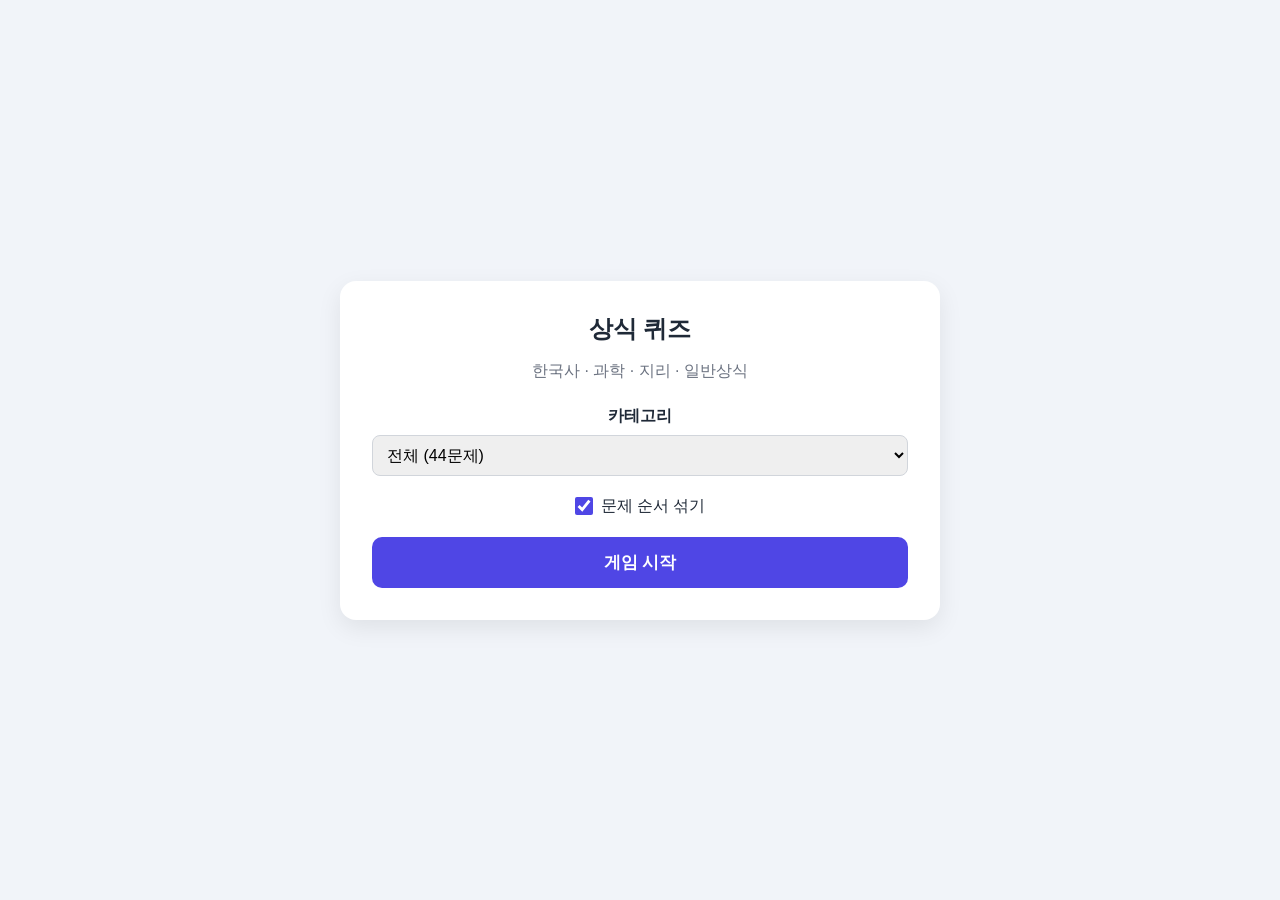
==== index.html @ 25f6e05b "상식 퀴즈 웹 게임 초기 커밋 - 루트: 상식 퀴즈 (카테고리 선택, 난이도 배지, 문제 순서 섞기, 44문제) - Study-03-basic: 참고용 퀴즈 게임 버전 (모달 피드" ====
<!-- Created: 2026-09-26 21:46 -->
<!DOCTYPE html>
<html lang="ko">
<head>
  <meta charset="UTF-8">
  <meta name="viewport" content="width=device-width, initial-scale=1.0">
  <title>상식 퀴즈</title>
  <link rel="stylesheet" href="style.css">
</head>
<body>
  <main class="container">
    <!-- 시작 화면 -->
    <section id="start-screen" class="screen active">
      <h1>상식 퀴즈</h1>
      <p class="subtitle">한국사 · 과학 · 지리 · 일반상식</p>
      <label for="category-select">카테고리</label>
      <select id="category-select"></select>
      <label class="checkbox">
        <input type="checkbox" id="shuffle-check" checked>
        문제 순서 섞기
      </label>
      <button id="start-btn" class="primary">게임 시작</button>
    </section>

    <!-- 퀴즈 화면 -->
    <section id="quiz-screen" class="screen">
      <div class="quiz-header">
        <span id="progress-text"></span>
        <span id="score-text"></span>
      </div>
      <div class="progress-bar"><div id="progress-fill"></div></div>
      <div class="badges">
        <span id="question-category" class="badge"></span>
        <span id="question-difficulty" class="badge difficulty"></span>
      </div>
      <h2 id="question-text"></h2>
      <div id="options"></div>
      <div id="feedback" class="feedback hidden">
        <p id="feedback-title"></p>
        <p id="feedback-explanation"></p>
      </div>
      <button id="next-btn" class="primary hidden">다음 문제</button>
    </section>

    <!-- 결과 화면 -->
    <section id="result-screen" class="screen">
      <h1>게임 종료</h1>
      <p id="result-score" class="result-score"></p>
      <p id="result-detail"></p>
      <button id="restart-btn" class="primary">처음으로</button>
    </section>
  </main>

  <script src="questions.js"></script>
  <script src="app.js"></script>
</body>
</html>
---- style.css ----
/* Created: 2026-09-26 21:46 */
* { box-sizing: border-box; }

body {
  margin: 0;
  min-height: 100vh;
  display: flex;
  align-items: center;
  justify-content: center;
  background: #f1f4f9;
  font-family: "Malgun Gothic", "Apple SD Gothic Neo", sans-serif;
  color: #1f2937;
}

.container {
  width: 100%;
  max-width: 600px;
  margin: 16px;
  padding: 32px;
  background: #fff;
  border-radius: 16px;
  box-shadow: 0 8px 24px rgba(0, 0, 0, 0.08);
}

.screen { display: none; }
.screen.active { display: block; }
.hidden { display: none !important; }

#start-screen, #result-screen { text-align: center; }
h1 { margin: 0 0 8px; }
.subtitle { color: #6b7280; margin-bottom: 24px; }

label { display: block; margin-bottom: 8px; font-weight: bold; }
select {
  width: 100%;
  padding: 10px;
  font-size: 16px;
  border: 1px solid #d1d5db;
  border-radius: 8px;
  margin-bottom: 20px;
}

label.checkbox {
  display: flex;
  align-items: center;
  justify-content: center;
  gap: 8px;
  font-weight: normal;
  margin-bottom: 20px;
  cursor: pointer;
}
label.checkbox input { width: 18px; height: 18px; margin: 0; cursor: pointer; accent-color: #4f46e5; }

button.primary {
  width: 100%;
  padding: 14px;
  font-size: 17px;
  font-weight: bold;
  color: #fff;
  background: #4f46e5;
  border: none;
  border-radius: 10px;
  cursor: pointer;
}
button.primary:hover { background: #4338ca; }

.quiz-header {
  display: flex;
  justify-content: space-between;
  font-weight: bold;
  margin-bottom: 8px;
}
.progress-bar {
  height: 8px;
  background: #e5e7eb;
  border-radius: 4px;
  overflow: hidden;
  margin-bottom: 20px;
}
#progress-fill {
  height: 100%;
  width: 0;
  background: #4f46e5;
  transition: width 0.3s;
}

.badges { display: flex; gap: 8px; }
.badge {
  padding: 4px 10px;
  font-size: 13px;
  border-radius: 999px;
  background: #e0e7ff;
  color: #3730a3;
}
.difficulty.easy { background: #dcfce7; color: #166534; }
.difficulty.medium { background: #fef9c3; color: #854d0e; }
.difficulty.hard { background: #fee2e2; color: #991b1b; }

#question-text { margin: 16px 0 20px; line-height: 1.4; }

#options { display: grid; gap: 10px; margin-bottom: 16px; }
.option {
  padding: 14px;
  font-size: 16px;
  text-align: left;
  background: #f9fafb;
  border: 2px solid #e5e7eb;
  border-radius: 10px;
  cursor: pointer;
}
.option:hover:not(:disabled) { border-color: #4f46e5; }
.option:disabled { cursor: default; }
.option.correct { background: #dcfce7; border-color: #16a34a; }
.option.wrong { background: #fee2e2; border-color: #dc2626; }

.feedback {
  padding: 14px;
  border-radius: 10px;
  margin-bottom: 16px;
}
.feedback p { margin: 0; }
.feedback p + p { margin-top: 6px; color: #374151; }
#feedback-title { font-weight: bold; }
.feedback.correct { background: #f0fdf4; }
.feedback.correct #feedback-title { color: #15803d; }
.feedback.wrong { background: #fef2f2; }
.feedback.wrong #feedback-title { color: #b91c1c; }

.result-score {
  font-size: 48px;
  font-weight: bold;
  color: #4f46e5;
  margin: 16px 0 8px;
}
#result-detail { color: #4b5563; margin-bottom: 24px; }
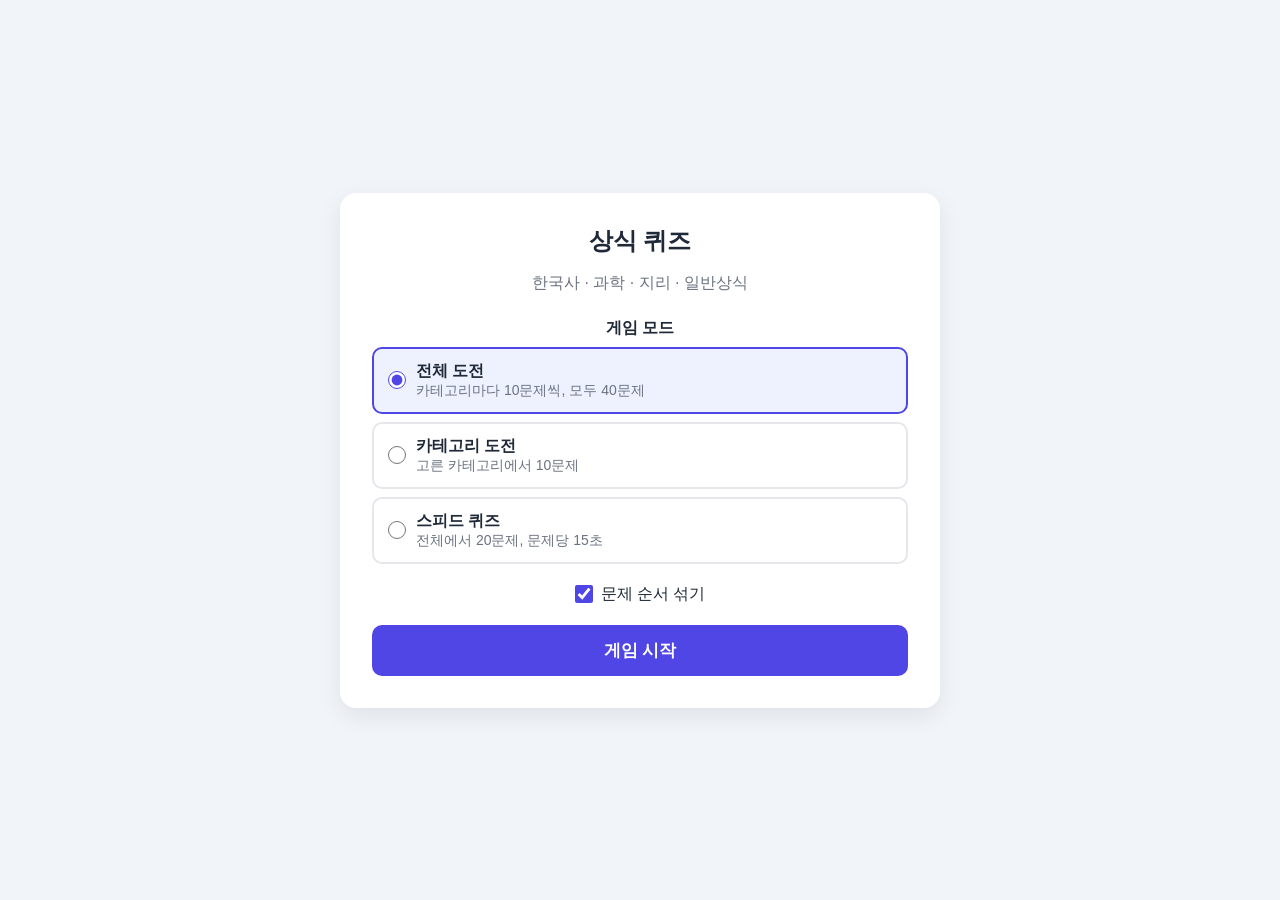
==== commit 77ec9d7d: "2단계: 게임 모드, 보너스 점수, 힌트, 일시정지, 결과 분석 추가 - 게임 모드 3가지: 전체 도전(40), 카테고리 도전(10), 스피드 퀴즈(20, 문제당 15초) - sc" ====
--- a/index.html
+++ b/index.html
@@ -13,8 +13,15 @@
     <section id="start-screen" class="screen active">
       <h1>상식 퀴즈</h1>
       <p class="subtitle">한국사 · 과학 · 지리 · 일반상식</p>
-      <label for="category-select">카테고리</label>
-      <select id="category-select"></select>
+
+      <p class="field-label">게임 모드</p>
+      <div id="mode-list" class="mode-list"></div>
+
+      <div id="category-field" class="hidden">
+        <label for="category-select">카테고리</label>
+        <select id="category-select"></select>
+      </div>
+
       <label class="checkbox">
         <input type="checkbox" id="shuffle-check" checked>
         문제 순서 섞기
@@ -26,32 +33,62 @@
     <section id="quiz-screen" class="screen">
       <div class="quiz-header">
         <span id="progress-text"></span>
+        <span id="timer-text" class="timer"></span>
         <span id="score-text"></span>
       </div>
       <div class="progress-bar"><div id="progress-fill"></div></div>
-      <div class="badges">
-        <span id="question-category" class="badge"></span>
-        <span id="question-difficulty" class="badge difficulty"></span>
+      <div id="time-bar" class="time-bar hidden"><div id="time-fill"></div></div>
+
+      <div class="quiz-toolbar">
+        <div class="badges">
+          <span id="question-category" class="badge"></span>
+          <span id="question-difficulty" class="badge difficulty"></span>
+          <span id="combo-badge" class="badge combo hidden"></span>
+        </div>
+        <div class="tools">
+          <button id="hint-btn" class="tool" title="오답 2개 제거 (H)"></button>
+          <button id="pause-btn" class="tool" title="일시정지 (P)">일시정지</button>
+        </div>
       </div>
+
       <h2 id="question-text"></h2>
       <div id="options"></div>
       <div id="feedback" class="feedback hidden">
         <p id="feedback-title"></p>
+        <p id="feedback-points"></p>
         <p id="feedback-explanation"></p>
       </div>
       <button id="next-btn" class="primary hidden">다음 문제</button>
+
+      <div id="pause-overlay" class="pause-overlay hidden">
+        <p class="pause-title">일시정지</p>
+        <button id="resume-btn" class="primary">계속하기</button>
+        <button id="quit-btn" class="secondary">그만하고 결과 보기</button>
+      </div>
     </section>
 
     <!-- 결과 화면 -->
     <section id="result-screen" class="screen">
       <h1>게임 종료</h1>
+      <p id="result-mode" class="subtitle"></p>
       <p id="result-score" class="result-score"></p>
       <p id="result-detail"></p>
+      <div class="stats">
+        <div class="stat"><span class="stat-value" id="stat-accuracy"></span><span class="stat-label">정답률</span></div>
+        <div class="stat"><span class="stat-value" id="stat-time"></span><span class="stat-label">평균 응답 시간</span></div>
+        <div class="stat"><span class="stat-value" id="stat-streak"></span><span class="stat-label">최장 연속 정답</span></div>
+        <div class="stat"><span class="stat-value" id="stat-hints"></span><span class="stat-label">힌트 사용</span></div>
+      </div>
+      <table class="category-stats">
+        <thead><tr><th>카테고리</th><th>정답</th><th>정답률</th></tr></thead>
+        <tbody id="category-stats-body"></tbody>
+      </table>
       <button id="restart-btn" class="primary">처음으로</button>
     </section>
   </main>
 
   <script src="questions.js"></script>
+  <script src="score.js"></script>
   <script src="app.js"></script>
 </body>
 </html>
--- a/style.css
+++ b/style.css
@@ -132,4 +132,115 @@
   color: #4f46e5;
   margin: 16px 0 8px;
 }
-#result-detail { color: #4b5563; margin-bottom: 24px; }
+#result-detail { color: #4b5563; margin-bottom: 20px; }
+
+/* 게임 모드 선택 */
+.field-label { font-weight: bold; margin: 0 0 8px; }
+.mode-list { display: grid; gap: 8px; margin-bottom: 20px; text-align: left; }
+.mode-option {
+  display: grid;
+  grid-template-columns: auto 1fr;
+  column-gap: 10px;
+  align-items: center;
+  margin: 0;
+  padding: 12px 14px;
+  border: 2px solid #e5e7eb;
+  border-radius: 10px;
+  cursor: pointer;
+}
+.mode-option:has(input:checked) { border-color: #4f46e5; background: #eef2ff; }
+.mode-option input { grid-row: span 2; width: 18px; height: 18px; margin: 0; accent-color: #4f46e5; }
+.mode-name { font-weight: bold; }
+.mode-desc { font-weight: normal; font-size: 14px; color: #6b7280; }
+
+/* 타이머 */
+.timer { font-variant-numeric: tabular-nums; }
+.timer.warning { color: #dc2626; }
+.time-bar {
+  height: 6px;
+  background: #e5e7eb;
+  border-radius: 3px;
+  overflow: hidden;
+  margin: -12px 0 20px;
+}
+#time-fill { height: 100%; width: 100%; background: #f59e0b; transition: width 0.1s linear; }
+
+/* 퀴즈 도구 (힌트, 일시정지) */
+#quiz-screen { position: relative; }
+.quiz-toolbar {
+  display: flex;
+  justify-content: space-between;
+  align-items: center;
+  flex-wrap: wrap;
+  gap: 8px;
+}
+.badges { flex-wrap: wrap; }
+.combo { background: #ffedd5; color: #9a3412; font-weight: bold; }
+.tools { display: flex; gap: 6px; }
+button.tool {
+  padding: 6px 12px;
+  font-size: 14px;
+  background: #fff;
+  color: #4f46e5;
+  border: 1px solid #c7d2fe;
+  border-radius: 8px;
+  cursor: pointer;
+}
+button.tool:hover:not(:disabled) { background: #eef2ff; }
+button.tool:disabled { color: #9ca3af; border-color: #e5e7eb; cursor: default; }
+
+.option.removed { opacity: 0.35; text-decoration: line-through; }
+
+#feedback-points { font-size: 14px; font-weight: bold; color: #4f46e5; }
+
+/* 일시정지 화면 (문제를 가림) */
+.pause-overlay {
+  position: absolute;
+  inset: -8px;
+  display: flex;
+  flex-direction: column;
+  align-items: center;
+  justify-content: center;
+  gap: 12px;
+  padding: 24px;
+  background: #fff;
+  border-radius: 12px;
+}
+.pause-title { font-size: 28px; font-weight: bold; margin: 0 0 8px; }
+.pause-overlay button { max-width: 280px; }
+button.secondary {
+  width: 100%;
+  padding: 12px;
+  font-size: 16px;
+  color: #4f46e5;
+  background: #fff;
+  border: 2px solid #c7d2fe;
+  border-radius: 10px;
+  cursor: pointer;
+}
+button.secondary:hover { background: #eef2ff; }
+
+/* 결과 분석 */
+.stats {
+  display: grid;
+  grid-template-columns: repeat(2, 1fr);
+  gap: 10px;
+  margin-bottom: 20px;
+}
+.stat {
+  display: flex;
+  flex-direction: column;
+  gap: 4px;
+  padding: 12px;
+  background: #f9fafb;
+  border-radius: 10px;
+}
+.stat-value { font-size: 22px; font-weight: bold; color: #1f2937; }
+.stat-label { font-size: 13px; color: #6b7280; }
+.category-stats {
+  width: 100%;
+  border-collapse: collapse;
+  margin-bottom: 24px;
+}
+.category-stats th, .category-stats td { padding: 8px; border-bottom: 1px solid #e5e7eb; }
+.category-stats th { font-size: 14px; color: #6b7280; }
